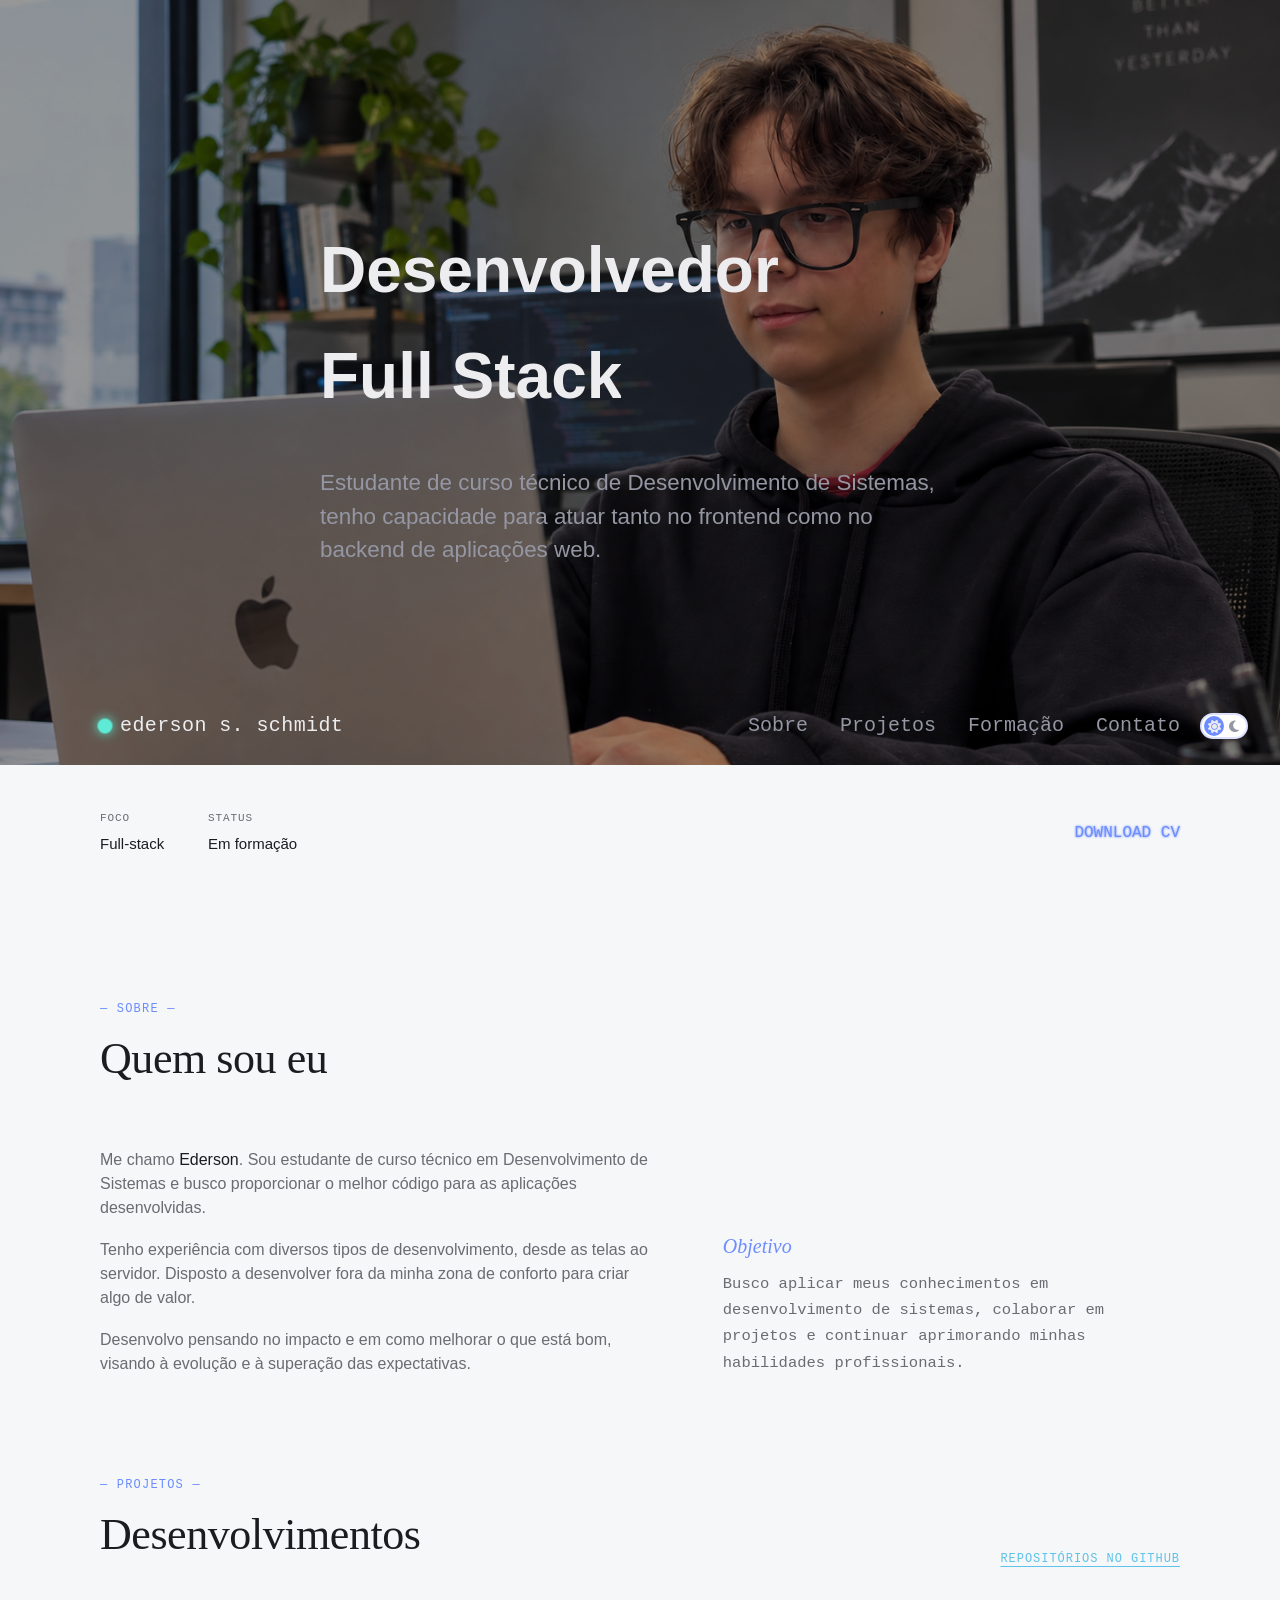
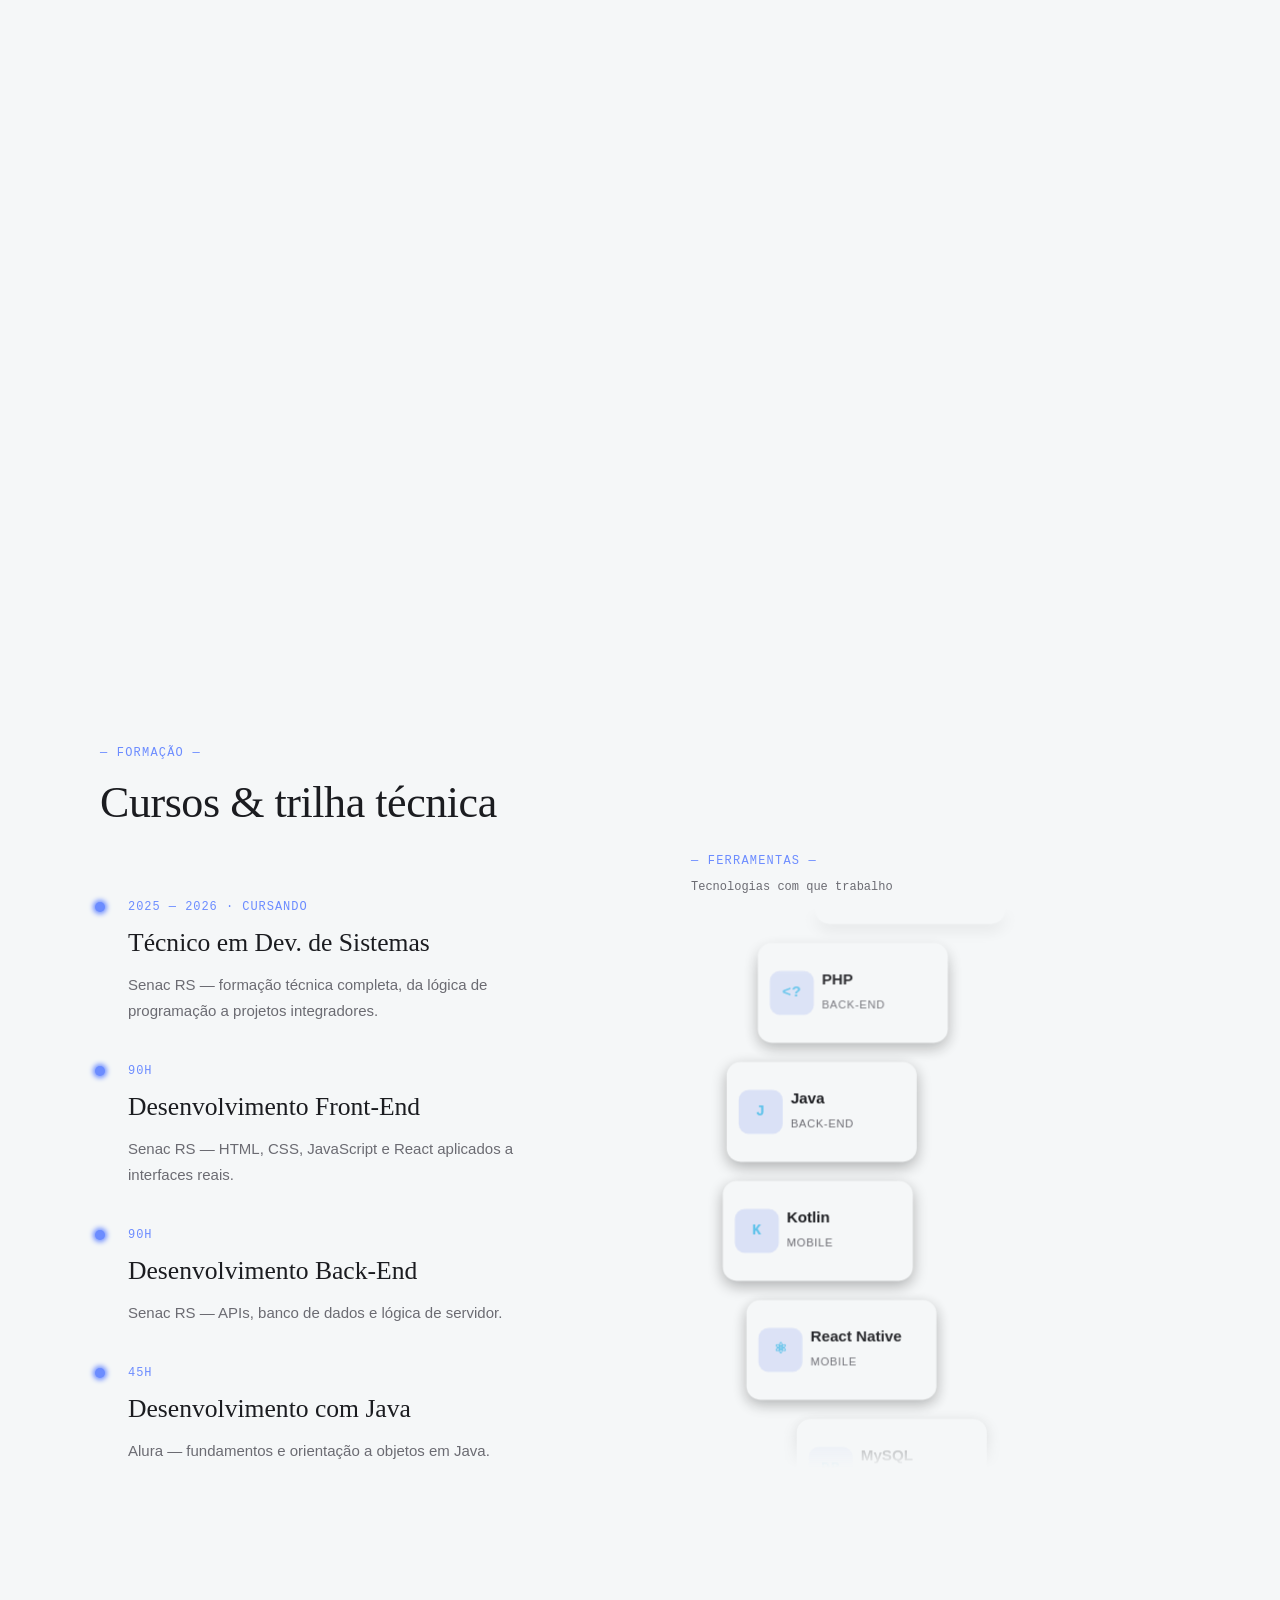
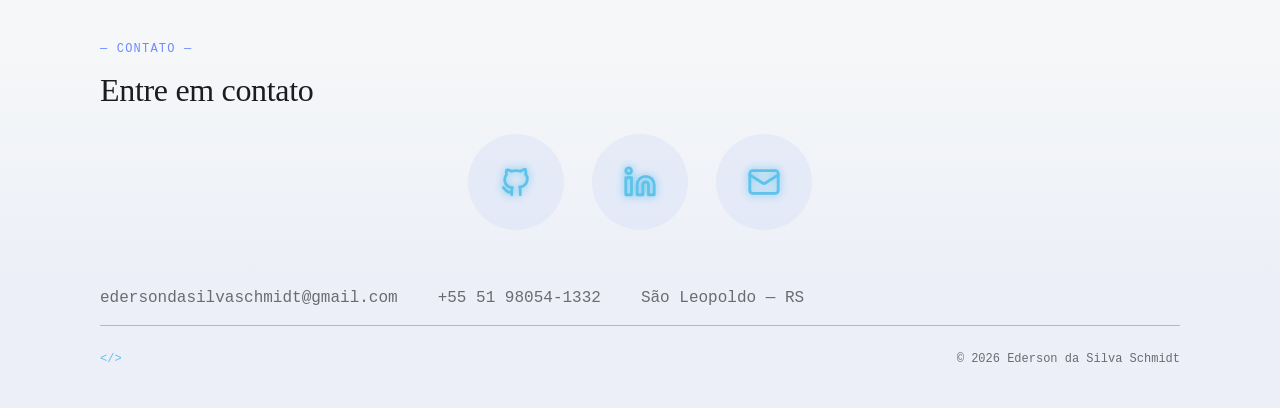
==== index.html @ e1881050 "fix: Moved the main portfolio HTML entry file for the root" ====
<!DOCTYPE html>
<html lang="en">
<head>
    <meta charset="UTF-8">
    <meta name="viewport" content="width=device-width, initial-scale=1.0">
    <title>Ederson da Silva Schmidt — Desenvolvedor</title>
    <link rel="stylesheet" href="./src/styles/main.css">
    <link rel="stylesheet" href="https://cdnjs.cloudflare.com/ajax/libs/font-awesome/6.7.2/css/all.min.css">
    <link rel="icon" type="image/png" href="./src/assets/favIcon.png">
</head>
<body>

    <section class="section hero-section" id="hero">
        <div class="hero">
            <div class="hero-bg enter"></div>
                <div class="wrap hero-content">
                    <h1 class="display"><span class="l1">Desenvolvedor</span><br><span class="l2">Full Stack</span></h1>
                    <p class="hero-sub">Estudante de curso técnico de Desenvolvimento de Sistemas, tenho capacidade para atuar tanto no frontend como no backend de aplicações web.</p>
                </div>

                <div class="nav" id="mainNav">
                    <div class="wrap">
                        <div class="logo"><p>ederson s. schmidt</p></div>
                        <div class="navlinks">
                            <a href="#about">Sobre</a>
                            <a href="#work">Projetos</a>
                            <a href="#formacao">Formação</a>
                            <a href="#contact">Contato</a>
                            <button class="theme-toggle active" id="themeToggle" type="button" aria-label="Ativar tema claro" aria-pressed="false">
                                <i class="fa-solid fa-sun theme-icons" aria-hidden="true"></i>
                                <i class="fa-solid fa-moon theme-icons " aria-hidden="true"></i>
                            </button>
                        </div>
                    </div>
                </div>
            </div>
            
            <div class="intro-bar">
                <div class="wrap">
                    <div class="intro-row">
                        <div class="intro-meta">
                            <div class="meta-item"><div class="k">Foco</div><div class="v v1">Full-stack</div></div>
                            <div class="meta-item"><div class="k">Status</div><div class="v v2">Em formação</div></div>
                        </div>
                        <a class="cv-link" href="#" download>Download CV</a>
                    </div>
                </div>
            </div>
    </section>  

    

    <section class="section" id="about">
        <div class="wrap">
            <div class="section-head reveal">
                <div>
                    <div class="eyebrow">— Sobre —</div>
                    <h2 class="section-title">Quem sou eu</h2>
                </div>
            </div>
            <div class="about-layout reveal">
                <div class="about-text">
                    <p>Me chamo <strong>Ederson</strong>. Sou estudante de curso técnico em Desenvolvimento de Sistemas e busco proporcionar o melhor código para as aplicações desenvolvidas.</p>
                    <p>Tenho experiência com diversos tipos de desenvolvimento, desde as telas ao servidor. Disposto a desenvolver fora da minha zona de conforto para criar algo de valor.</p>
                    <p>Desenvolvo pensando no impacto e em como melhorar o que está bom, visando à evolução e à superação das expectativas.</p>
                </div>
                <div class="highlight-block">
                    <div class="highlight-item">
                        <div class="highlight-title">Objetivo</div>
                        <div class="highlight-text">Busco aplicar meus conhecimentos em desenvolvimento de sistemas, colaborar em projetos e continuar aprimorando minhas habilidades profissionais.</div>
                    </div>
                </div>
            </div>
        </div>
    </section>

    <section class="section" id="work">
        <div class="wrap">
            <div class="section-head reveal">
                <div>
                    <div class="eyebrow">— Projetos —</div>
                    <h2 class="section-title">Desenvolvimentos</h2>
                </div>
                <a class="git-link" href="https://github.com/EdersonHTT" target="_blank" rel="noopener">Repositórios no GitHub</a>
            </div>

            <div class="projects-frame reveal">
                <div class="projects" id="projects"></div>
            </div>
        </div>
    </section>

    <section class="section" id="formacao">
        <div class="wrap">
            <div class="section-head reveal">
                <div>
                    <div class="eyebrow">— Formação —</div>
                    <h2 class="section-title">Cursos & trilha técnica</h2>
                </div>
            </div>
            <div class="formation-layout">
            <div class="process-list reveal" >
                <div class="process-item">
                    <div class="process-phase">2025 — 2026 · Cursando</div>
                    <div class="process-title">Técnico em Dev. de Sistemas</div>
                    <div class="process-body">Senac RS — formação técnica completa, da lógica de programação a projetos integradores.</div>
                </div>
                <div class="process-item">
                    <div class="process-phase">90h</div>
                    <div class="process-title">Desenvolvimento Front-End</div>
                    <div class="process-body">Senac RS — HTML, CSS, JavaScript e React aplicados a interfaces reais.</div>
                </div>
                <div class="process-item">
                    <div class="process-phase">90h</div>
                    <div class="process-title">Desenvolvimento Back-End</div>
                    <div class="process-body">Senac RS — APIs, banco de dados e lógica de servidor.</div>
                </div>
                <div class="process-item">
                    <div class="process-phase">45h</div>
                    <div class="process-title">Desenvolvimento com Java</div>
                    <div class="process-body">Alura — fundamentos e orientação a objetos em Java.</div>
                </div>
            </div>
            <aside class="formation-tools reveal">
            <div class="section-head">
                <div class="eyebrow">— Ferramentas —</div>
                <div class="section-note">Tecnologias com que trabalho</div>
            </div>

            <div class="tools-carousel reveal">
                <div class="tools-stage">
                    <div class="tools-track" id="toolsTrack">
                        <div class="tool-card" data-tool><div class="tool-icon">JS</div><div class="tool-name">JavaScript</div><div class="tool-category">Front-End</div></div>
                        <div class="tool-card" data-tool><div class="tool-icon">&lt;/&gt;</div><div class="tool-name">HTML</div><div class="tool-category">Front-End</div></div>
                        <div class="tool-card" data-tool><div class="tool-icon">#</div><div class="tool-name">CSS</div><div class="tool-category">Front-End</div></div>
                        <div class="tool-card" data-tool><div class="tool-icon">⚛</div><div class="tool-name">React</div><div class="tool-category">Front-End</div></div>
                        <div class="tool-card" data-tool><div class="tool-icon">$</div><div class="tool-name">jQuery</div><div class="tool-category">Front-End</div></div>
                        <div class="tool-card" data-tool><div class="tool-icon">TS</div><div class="tool-name">TypeScript</div><div class="tool-category">Back-End</div></div>
                        <div class="tool-card" data-tool><div class="tool-icon">&lt;?</div><div class="tool-name">PHP</div><div class="tool-category">Back-End</div></div>
                        <div class="tool-card" data-tool><div class="tool-icon">J</div><div class="tool-name">Java</div><div class="tool-category">Back-End</div></div>
                        <div class="tool-card" data-tool><div class="tool-icon">K</div><div class="tool-name">Kotlin</div><div class="tool-category">Mobile</div></div>
                        <div class="tool-card" data-tool><div class="tool-icon">⚛</div><div class="tool-name">React Native</div><div class="tool-category">Mobile</div></div>
                        <div class="tool-card" data-tool><div class="tool-icon">DB</div><div class="tool-name">MySQL</div><div class="tool-category">Banco de dados</div></div>
                        <div class="tool-card" data-tool><div class="tool-icon">DB</div><div class="tool-name">SQLite</div><div class="tool-category">Banco de dados</div></div>
                        <div class="tool-card" data-tool><div class="tool-icon">DB</div><div class="tool-name">PostgreSQL</div><div class="tool-category">Banco de dados</div></div>
                        <div class="tool-card" data-tool><div class="tool-icon">⬡</div><div class="tool-name">NodeJS</div><div class="tool-category">Ferramenta</div></div>
                        <div class="tool-card" data-tool><div class="tool-icon">S</div><div class="tool-name">Spring Boot</div><div class="tool-category">Ferramenta</div></div>
                        <div class="tool-card" data-tool><div class="tool-icon">git</div><div class="tool-name">Git</div><div class="tool-category">Ferramenta</div></div>
                    </div>
                </div>
            </div>
            </aside>
            </div>
        </div>
    </section>

    <footer id="contact">
        <div class="wrap">
            <div class="eyebrow reveal">— Contato —</div>
            <h2 class="contact-title reveal">Entre em contato</h2>

            <div class="social-row large reveal">
                <a class="social-icon" href="https://github.com/EdersonHTT" target="_blank" rel="noopener" aria-label="GitHub">
                    <svg viewBox="0 0 24 24" fill="none" stroke="currentColor" stroke-width="2" stroke-linecap="round" stroke-linejoin="round"><path d="M9 19c-4.3 1.4-4.3-2.5-6-3m12 5v-3.5c0-1 .1-1.4-.5-2 2.8-.3 5.5-1.4 5.5-6a4.6 4.6 0 0 0-1.3-3.2 4.2 4.2 0 0 0-.1-3.2s-1.1-.3-3.5 1.3a12.3 12.3 0 0 0-6.2 0C6.5 3.3 5.4 3.6 5.4 3.6a4.2 4.2 0 0 0-.1 3.2A4.6 4.6 0 0 0 4 10c0 4.6 2.7 5.7 5.5 6-.6.6-.6 1.2-.5 2V21"/></svg>
                </a>
                <a class="social-icon" href="https://www.linkedin.com/in/edersonss" target="_blank" rel="noopener" aria-label="LinkedIn">
                    <svg viewBox="0 0 24 24" fill="none" stroke="currentColor" stroke-width="2" stroke-linecap="round" stroke-linejoin="round"><path d="M16 8a6 6 0 0 1 6 6v7h-4v-7a2 2 0 0 0-2-2 2 2 0 0 0-2 2v7h-4v-7a6 6 0 0 1 6-6z"/><rect x="2" y="9" width="4" height="12"/><circle cx="4" cy="4" r="2"/></svg>
                </a>
                <a class="social-icon" href="mailto:edersondasilvaschmidt@gmail.com" aria-label="E-mail">
                    <svg viewBox="0 0 24 24" fill="none" stroke="currentColor" stroke-width="2" stroke-linecap="round" stroke-linejoin="round"><rect x="2" y="4" width="20" height="16" rx="2"/><path d="m22 7-8.97 5.7a1.94 1.94 0 0 1-2.06 0L2 7"/></svg>
                </a>
            </div>

            <div class="contact-info reveal">
                <a href="mailto:edersondasilvaschmidt@gmail.com">edersondasilvaschmidt@gmail.com</a>
                <span>+55 51 98054-1332</span>
                <span>São Leopoldo — RS</span>
            </div>

            <div class="status-bar reveal">
                <div><span class="status-dot">&lt;/&gt;</span></div>
                <div>© 2026 Ederson da Silva Schmidt</div>
            </div>
        </div>
    </footer>


    <script type="module" src="./src/scripts/main.js"></script>
</body>
</html>
---- src/styles/main.css ----
@import "./base/_variables.css";
@import "./base/_reset.css";
@import "./base/_typography.css";

@import "./components/navbar.css";
@import "./components/theme.css";
@import "./components/button.css";
@import "./components/card.css";
@import "./components/projects.css";
@import "./components/toolsCarousel.css";
@import "./components/reveal.css";

@import "./layout/grid.css";
@import "./layout/header.css";
@import "./layout/footer.css";

@import "./pages/home.css";
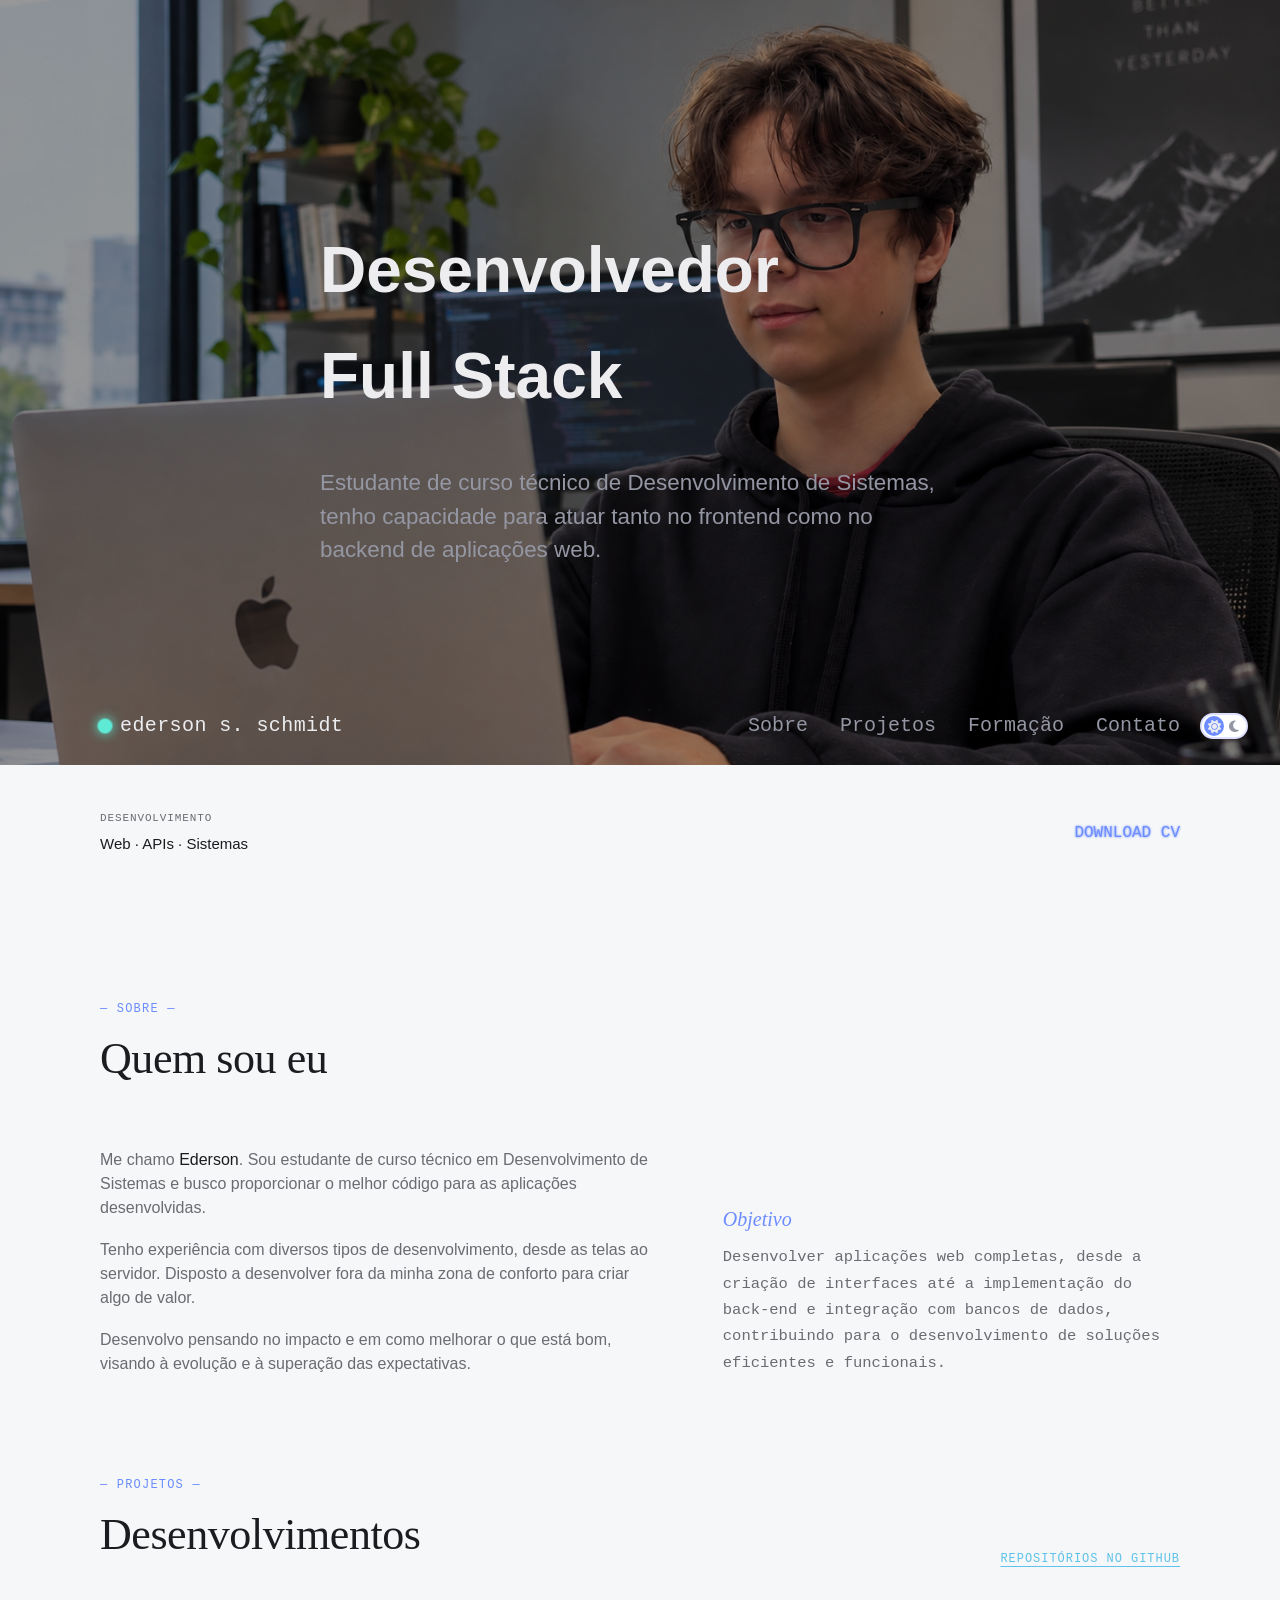
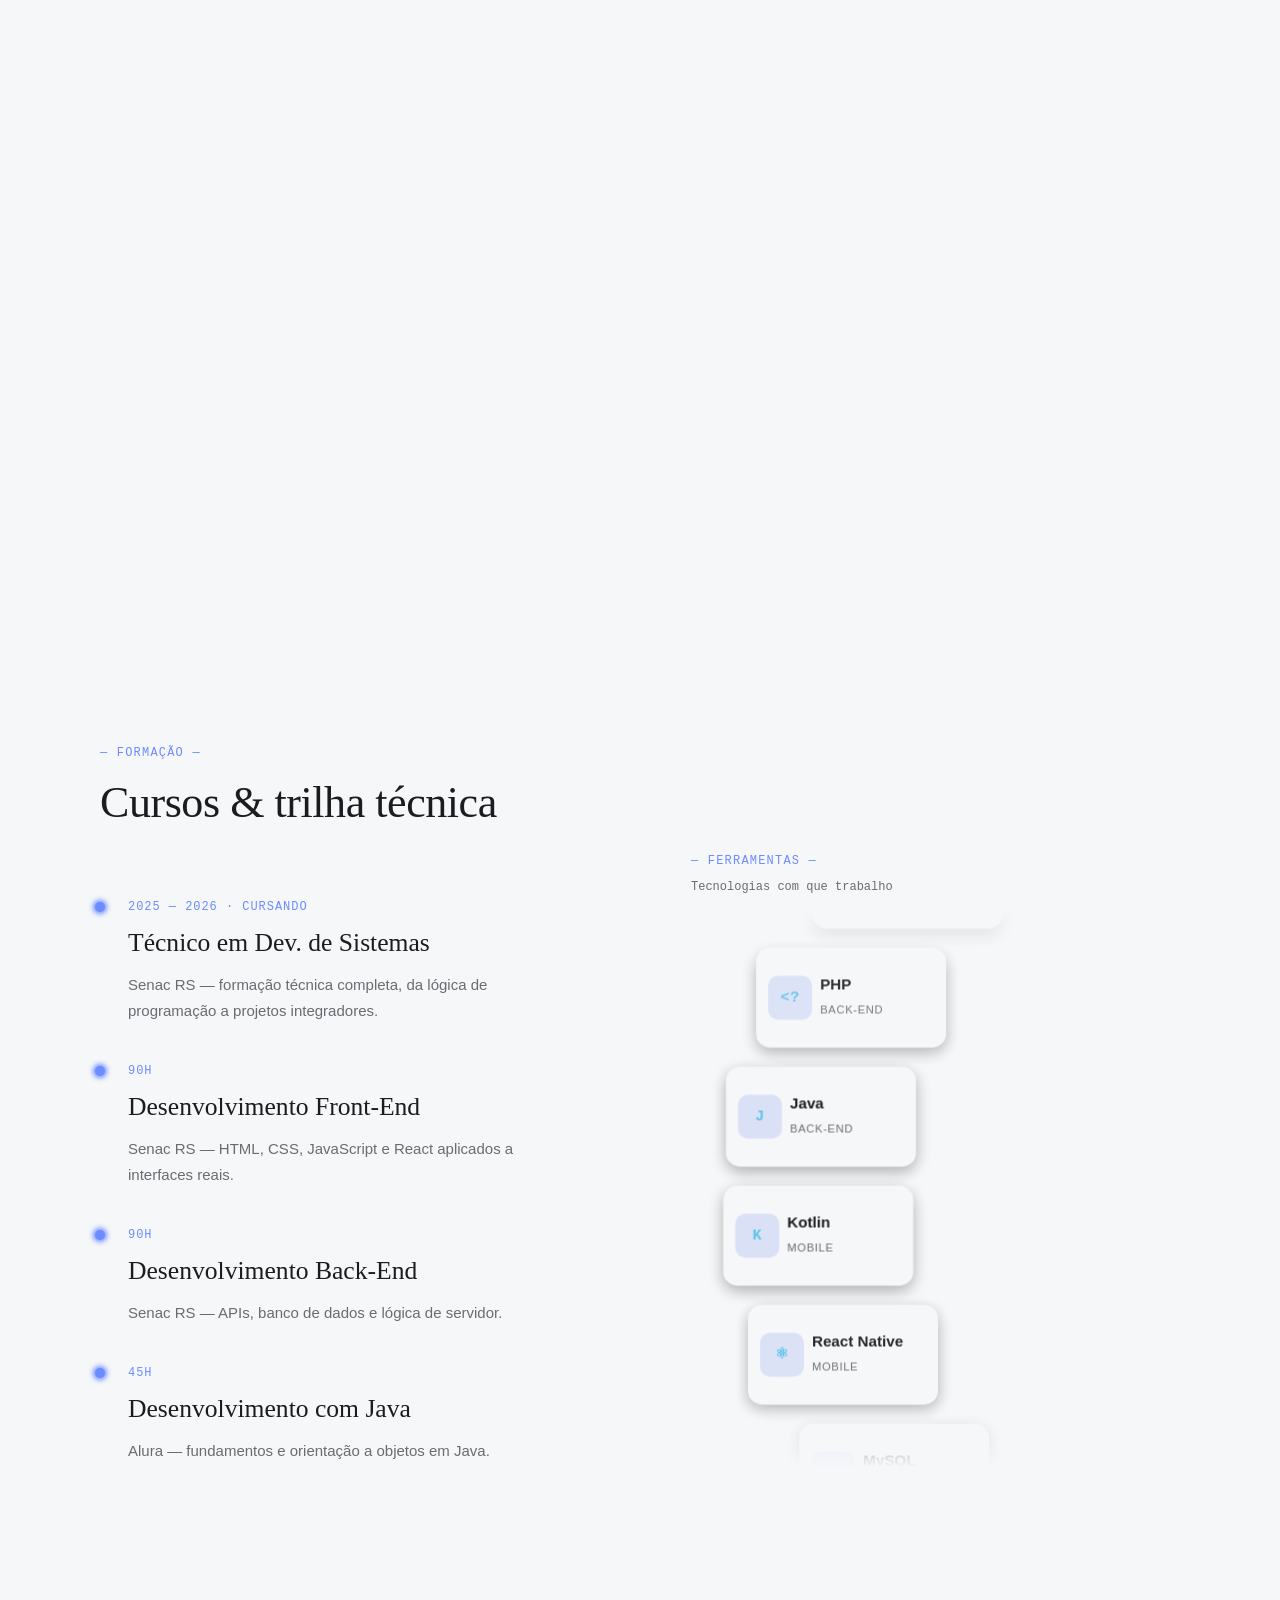
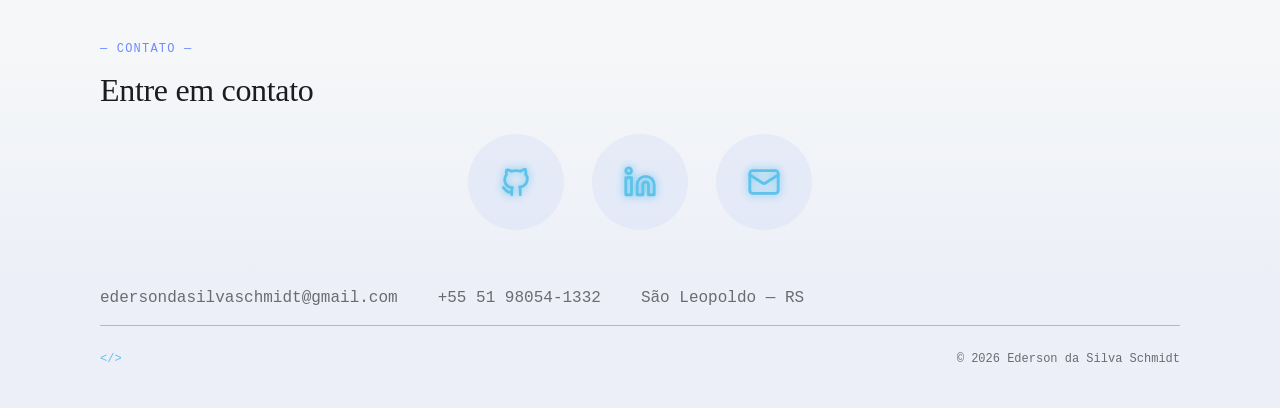
==== commit 4bc5dccb: "Update CV link and enhance layout: modify meta-item styles and add PDF resume" ====
--- a/index.html
+++ b/index.html
@@ -39,10 +39,9 @@
                 <div class="wrap">
                     <div class="intro-row">
                         <div class="intro-meta">
-                            <div class="meta-item"><div class="k">Foco</div><div class="v v1">Full-stack</div></div>
-                            <div class="meta-item"><div class="k">Status</div><div class="v v2">Em formação</div></div>
+                            <div class="meta-item"><div class="k">Desenvolvimento</div><div class="v v1">Web · APIs · Sistemas</div></div>
                         </div>
-                        <a class="cv-link" href="#" download>Download CV</a>
+                        <a class="cv-link" href="./src/assets/Ederson da Silva Schmidt.pdf" download>Download CV</a>
                     </div>
                 </div>
             </div>
@@ -67,7 +66,7 @@
                 <div class="highlight-block">
                     <div class="highlight-item">
                         <div class="highlight-title">Objetivo</div>
-                        <div class="highlight-text">Busco aplicar meus conhecimentos em desenvolvimento de sistemas, colaborar em projetos e continuar aprimorando minhas habilidades profissionais.</div>
+                        <div class="highlight-text">Desenvolver aplicações web completas, desde a criação de interfaces até a implementação do back-end e integração com bancos de dados, contribuindo para o desenvolvimento de soluções eficientes e funcionais.</div>
                     </div>
                 </div>
             </div>
--- a/src/styles/main.css
+++ b/src/styles/main.css
@@ -1,6 +1,6 @@
-@import "./base/_variables.css";
-@import "./base/_reset.css";
-@import "./base/_typography.css";
+@import "./base/variables.css";
+@import "./base/reset.css";
+@import "./base/typography.css";
 
 @import "./components/navbar.css";
 @import "./components/theme.css";
